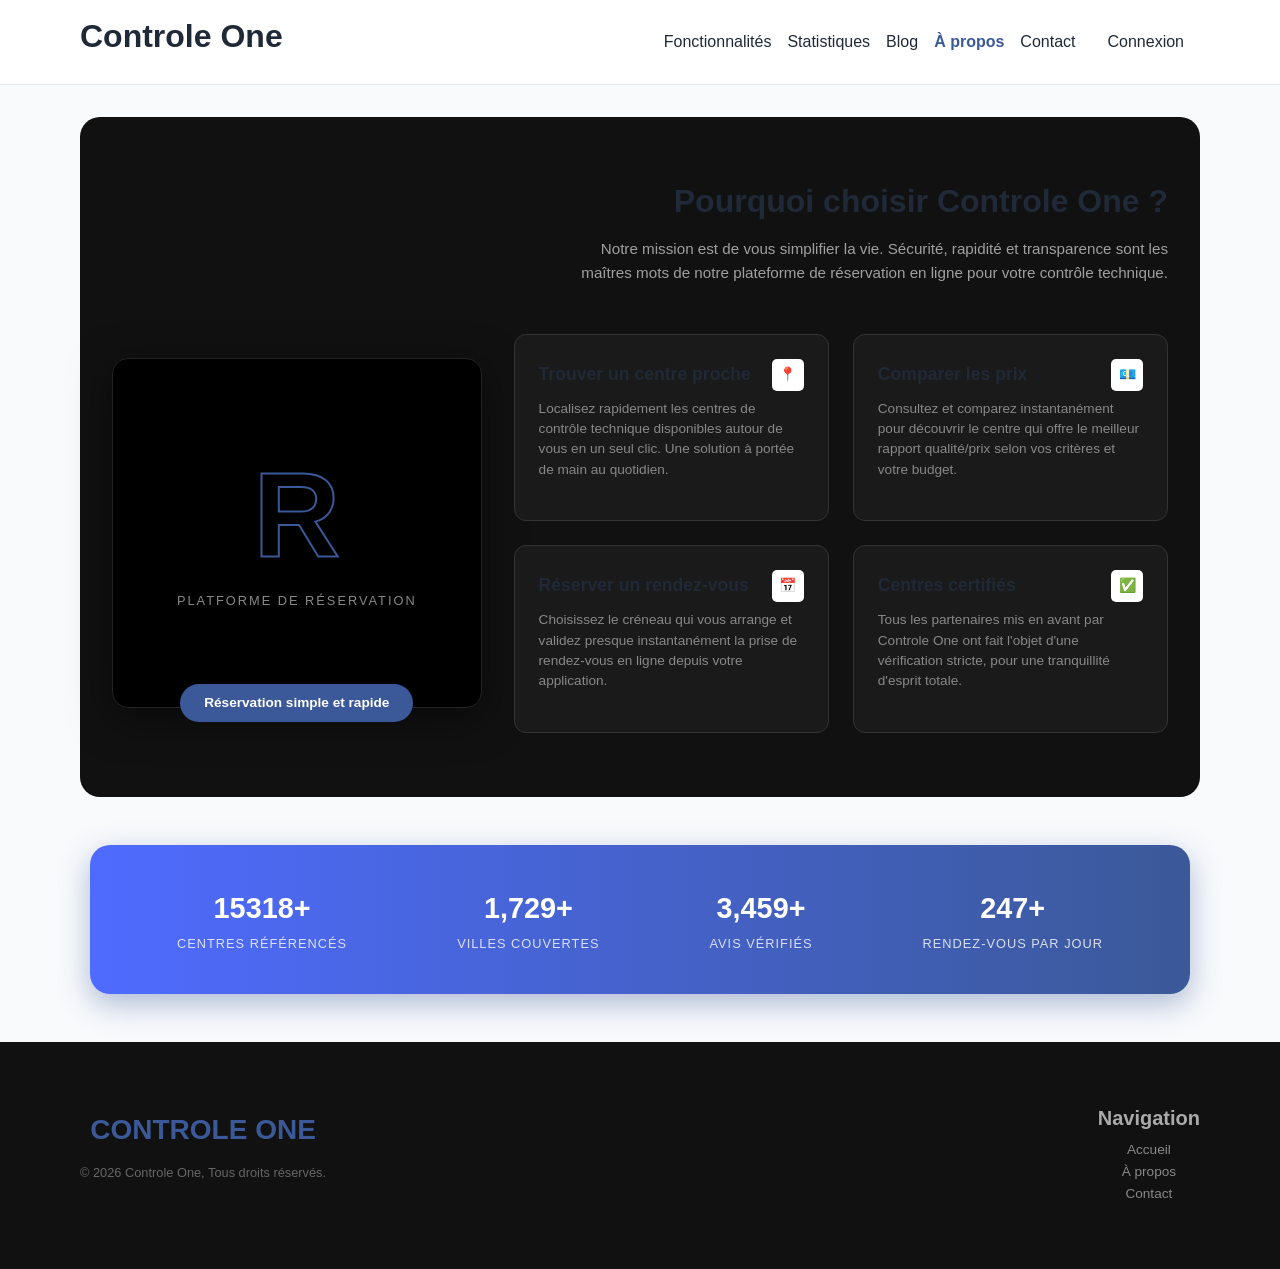
==== pages/about.html @ 769413be "Add about and contact pages with styles" ====
<!DOCTYPE html>
<html lang="fr">
<head>
  <meta charset="UTF-8">
  <meta name="viewport" content="width=device-width, initial-scale=1.0">
  <title>À propos - Controle One</title>
  <link rel="stylesheet" href="../styles/main.css">
</head>
<body style="background-color: #f8fafc;">
  <header class="site-header">
    <div class="container nav-bar">
      <h1 class="brand"><a href="../index.html" style="text-decoration:none; color:inherit;">Controle One</a></h1>
      <nav class="top-nav" aria-label="Navigation principale">
        <a href="../index.html#features">Fonctionnalités</a>
        <a href="../index.html#stats">Statistiques</a>
        <a href="../index.html#blog">Blog</a>
        <a href="about.html" style="color:#3b5998; font-weight:bold;">À propos</a>
        <a href="contact.html">Contact</a>
        <a href="login.html" class="button">Connexion</a>
      </nav>
    </div>
  </header>

  <main class="page-about container">
    <div class="da-dark-section">
      <div class="da-dark-header">
        <h2>Pourquoi choisir Controle One ?</h2>
        <p>Notre mission est de vous simplifier la vie. Sécurité, rapidité et transparence sont les maîtres mots de notre plateforme de réservation en ligne pour votre contrôle technique.</p>
      </div>
      
      <div class="da-dark-grid-container">
        <!-- Logo block -->
        <div class="da-logo-block">
          <div class="da-logo-placeholder">R</div>
          <div class="da-logo-text">Platforme de réservation</div>
          <div class="da-brand-badge">Réservation simple et rapide</div>
        </div>

        <!-- Features grid -->
        <div class="da-features-grid">
          <div class="da-feature-card">
            <h3>Trouver un centre proche <span class="da-feature-icon">📍</span></h3>
            <p>Localisez rapidement les centres de contrôle technique disponibles autour de vous en un seul clic. Une solution à portée de main au quotidien.</p>
          </div>
          <div class="da-feature-card">
            <h3>Comparer les prix <span class="da-feature-icon">💶</span></h3>
            <p>Consultez et comparez instantanément pour découvrir le centre qui offre le meilleur rapport qualité/prix selon vos critères et votre budget.</p>
          </div>
          <div class="da-feature-card">
            <h3>Réserver un rendez-vous <span class="da-feature-icon">📅</span></h3>
            <p>Choisissez le créneau qui vous arrange et validez presque instantanément la prise de rendez-vous en ligne depuis votre application.</p>
          </div>
          <div class="da-feature-card">
            <h3>Centres certifiés <span class="da-feature-icon">✅</span></h3>
            <p>Tous les partenaires mis en avant par Controle One ont fait l'objet d'une vérification stricte, pour une tranquillité d'esprit totale.</p>
          </div>
        </div>
      </div>
    </div>

    <!-- Stats Banner -->
    <div class="da-stats-banner">
      <div class="da-stat-item">
        <div class="da-stat-value">15318+</div>
        <div class="da-stat-label">Centres référencés</div>
      </div>
      <div class="da-stat-item">
        <div class="da-stat-value">1,729+</div>
        <div class="da-stat-label">Villes couvertes</div>
      </div>
      <div class="da-stat-item">
        <div class="da-stat-value">3,459+</div>
        <div class="da-stat-label">Avis vérifiés</div>
      </div>
      <div class="da-stat-item">
        <div class="da-stat-value">247+</div>
        <div class="da-stat-label">Rendez-vous par jour</div>
      </div>
    </div>
  </main>

  <footer class="site-footer" style="margin-top: 3rem; background: #111; color: #fff; padding: 4rem 0;">
    <div class="container" style="display: flex; justify-content: space-between; align-items: center;">
      <div>
        <h2 style="margin-bottom: 1rem; color: #3b5998;">CONTROLE ONE</h2>
        <p style="font-size: 0.8rem; color: #666;">© 2026 Controle One, Tous droits réservés.</p>
      </div>
      <div style="display: flex; gap: 2rem;">
        <div>
          <h4 style="margin-bottom: 0.5rem; color: #aaa;">Navigation</h4>
          <ul style="list-style: none; padding: 0; font-size: 0.85rem; color: #888;">
            <li><a href="../index.html" style="color: inherit; text-decoration: none;">Accueil</a></li>
            <li><a href="about.html" style="color: inherit; text-decoration: none;">À propos</a></li>
            <li><a href="contact.html" style="color: inherit; text-decoration: none;">Contact</a></li>
          </ul>
        </div>
      </div>
    </div>
  </footer>

  <script src="../scripts/main.js" defer></script>
</body>
</html>
---- styles/main.css ----
@import url('./base/reset.css');
@import url('./base/variables.css');
@import url('./base/typography.css');
@import url('./layout/header.css');
@import url('./layout/footer.css');
@import url('./layout/grid.css');
@import url('./components/buttons.css');
@import url('./components/forms.css');
@import url('./components/cards.css');
@import url('./pages/home.css');
@import url('./pages/search.css');
@import url('./pages/auth.css');
@import url('./pages/booking.css');
@import url('./pages/dashboard-user.css');
@import url('./pages/dashboard-garage.css');
@import url('./pages/about.css');
@import url('./pages/contact.css');
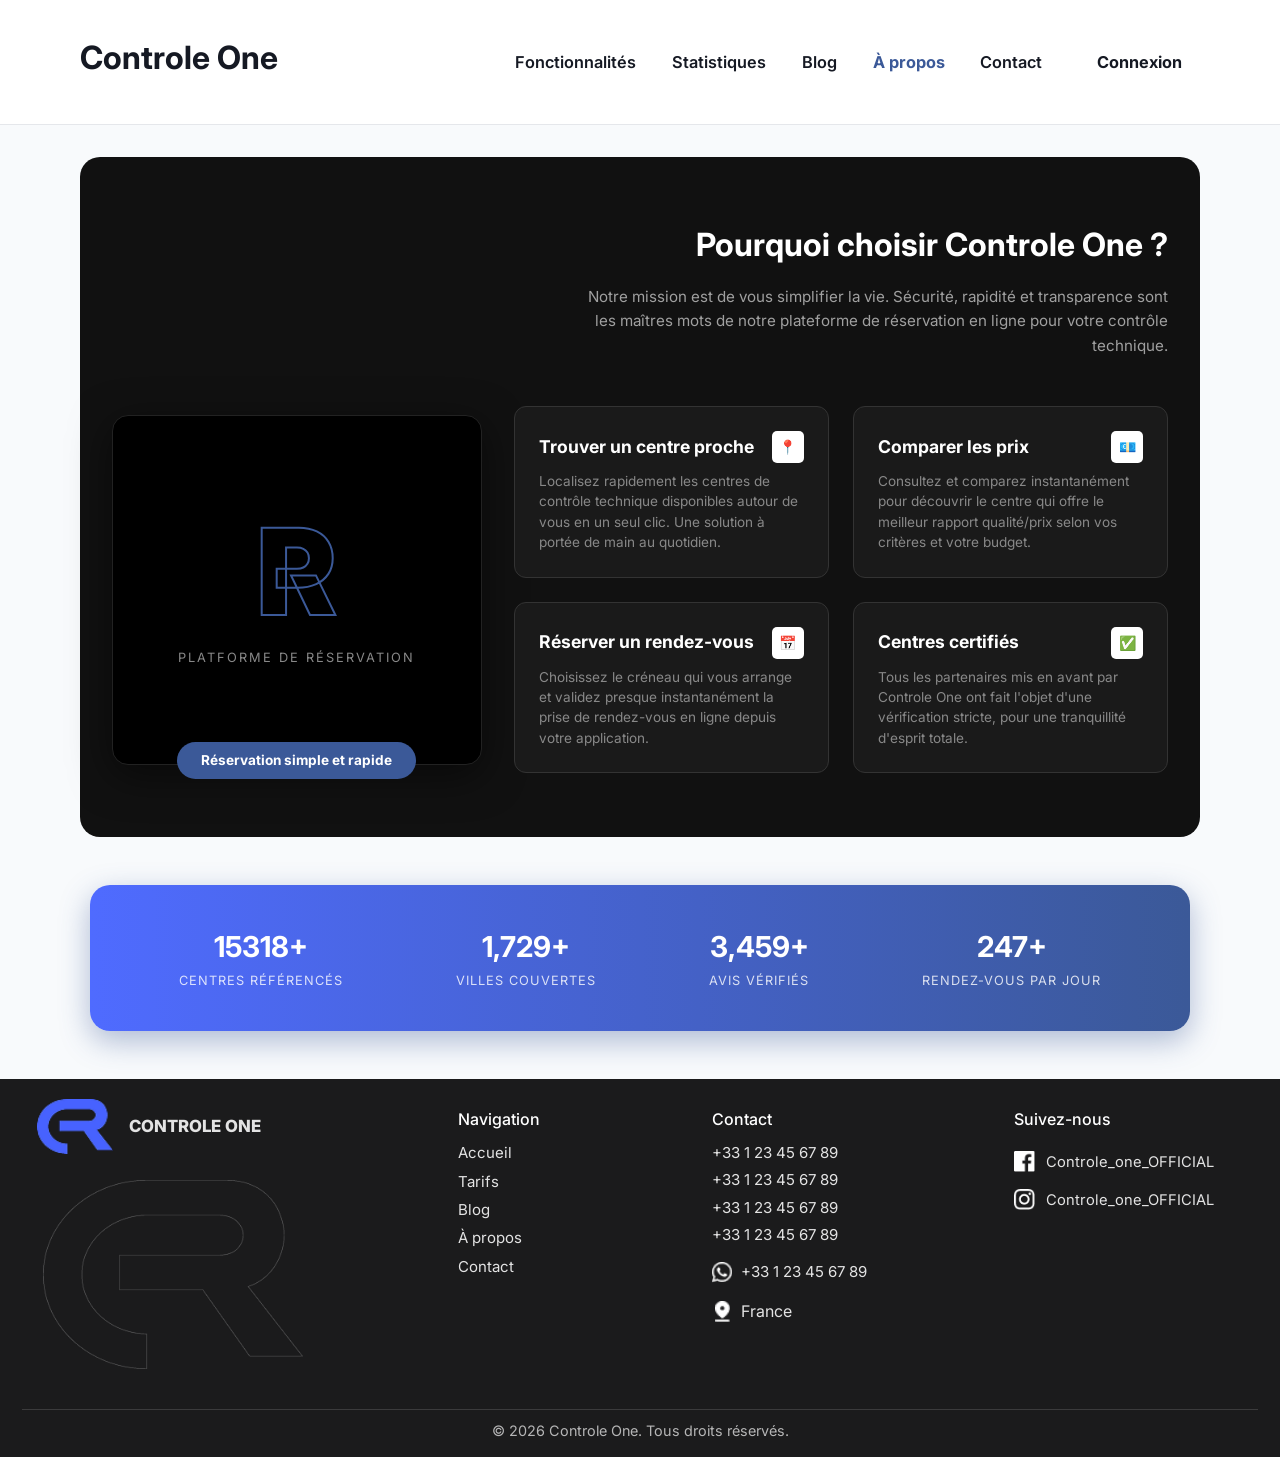
==== commit 391aa782: "feat(frontend): finaliser l’interface Controle One" ====
--- a/pages/about.html
+++ b/pages/about.html
@@ -79,21 +79,57 @@
     </div>
   </main>
 
-  <footer class="site-footer" style="margin-top: 3rem; background: #111; color: #fff; padding: 4rem 0;">
-    <div class="container" style="display: flex; justify-content: space-between; align-items: center;">
-      <div>
-        <h2 style="margin-bottom: 1rem; color: #3b5998;">CONTROLE ONE</h2>
-        <p style="font-size: 0.8rem; color: #666;">© 2026 Controle One, Tous droits réservés.</p>
+  <footer class="site-footer home-footer" style="margin-top: 3rem;">
+    <div class="container footer-layout">
+      <div class="footer-brand-panel">
+        <a class="footer-brand footer-brand--footer" href="../index.html">
+          <img src="../assets/logos/Subtract%20(1)%206.png" alt="" aria-hidden="true">
+          <span>CONTROLE ONE</span>
+        </a>
+        <img class="footer-mark" src="../assets/logos/Subtract%20(6)%202.png" alt="" aria-hidden="true">
       </div>
-      <div style="display: flex; gap: 2rem;">
-        <div>
-          <h4 style="margin-bottom: 0.5rem; color: #aaa;">Navigation</h4>
-          <ul style="list-style: none; padding: 0; font-size: 0.85rem; color: #888;">
-            <li><a href="../index.html" style="color: inherit; text-decoration: none;">Accueil</a></li>
-            <li><a href="about.html" style="color: inherit; text-decoration: none;">À propos</a></li>
-            <li><a href="contact.html" style="color: inherit; text-decoration: none;">Contact</a></li>
-          </ul>
+
+      <div class="footer-column">
+        <h2>Navigation</h2>
+        <nav class="footer-nav" aria-label="Navigation pied de page">
+          <a href="../index.html">Accueil</a>
+          <a href="../index.html#tarifs">Tarifs</a>
+          <a href="../index.html#blog">Blog</a>
+          <a href="about.html">À propos</a>
+          <a href="contact.html">Contact</a>
+        </nav>
+      </div>
+
+      <div class="footer-column footer-contact">
+        <h2>Contact</h2>
+        <a href="tel:+33123456789">+33 1 23 45 67 89</a>
+        <a href="tel:+33123456789">+33 1 23 45 67 89</a>
+        <a href="tel:+33123456789">+33 1 23 45 67 89</a>
+        <a href="tel:+33123456789">+33 1 23 45 67 89</a>
+        <a class="footer-contact-line footer-contact-line--icon" href="https://wa.me/33123456789">
+          <img src="../assets/icons/Group.png" alt="" aria-hidden="true">
+          <span>+33 1 23 45 67 89</span>
+        </a>
+        <div class="footer-contact-line footer-contact-line--icon">
+          <img src="../assets/icons/Vector%20(18).png" alt="" aria-hidden="true">
+          <span>France</span>
         </div>
+      </div>
+
+      <div class="footer-column footer-social">
+        <h2>Suivez-nous</h2>
+        <a class="footer-social-item" href="#" aria-label="Facebook Controle One">
+          <img src="../assets/icons/Facebook.png" alt="" aria-hidden="true">
+          <span>Controle_one_OFFICIAL</span>
+        </a>
+        <a class="footer-social-item" href="#" aria-label="Instagram Controle One">
+          <img src="../assets/icons/Instagram-black.png" alt="" aria-hidden="true">
+          <span>Controle_one_OFFICIAL</span>
+        </a>
+      </div>
+
+      <div class="footer-bottom">
+        <p>© 2026 Controle One. Tous droits réservés.</p>
       </div>
     </div>
   </footer>
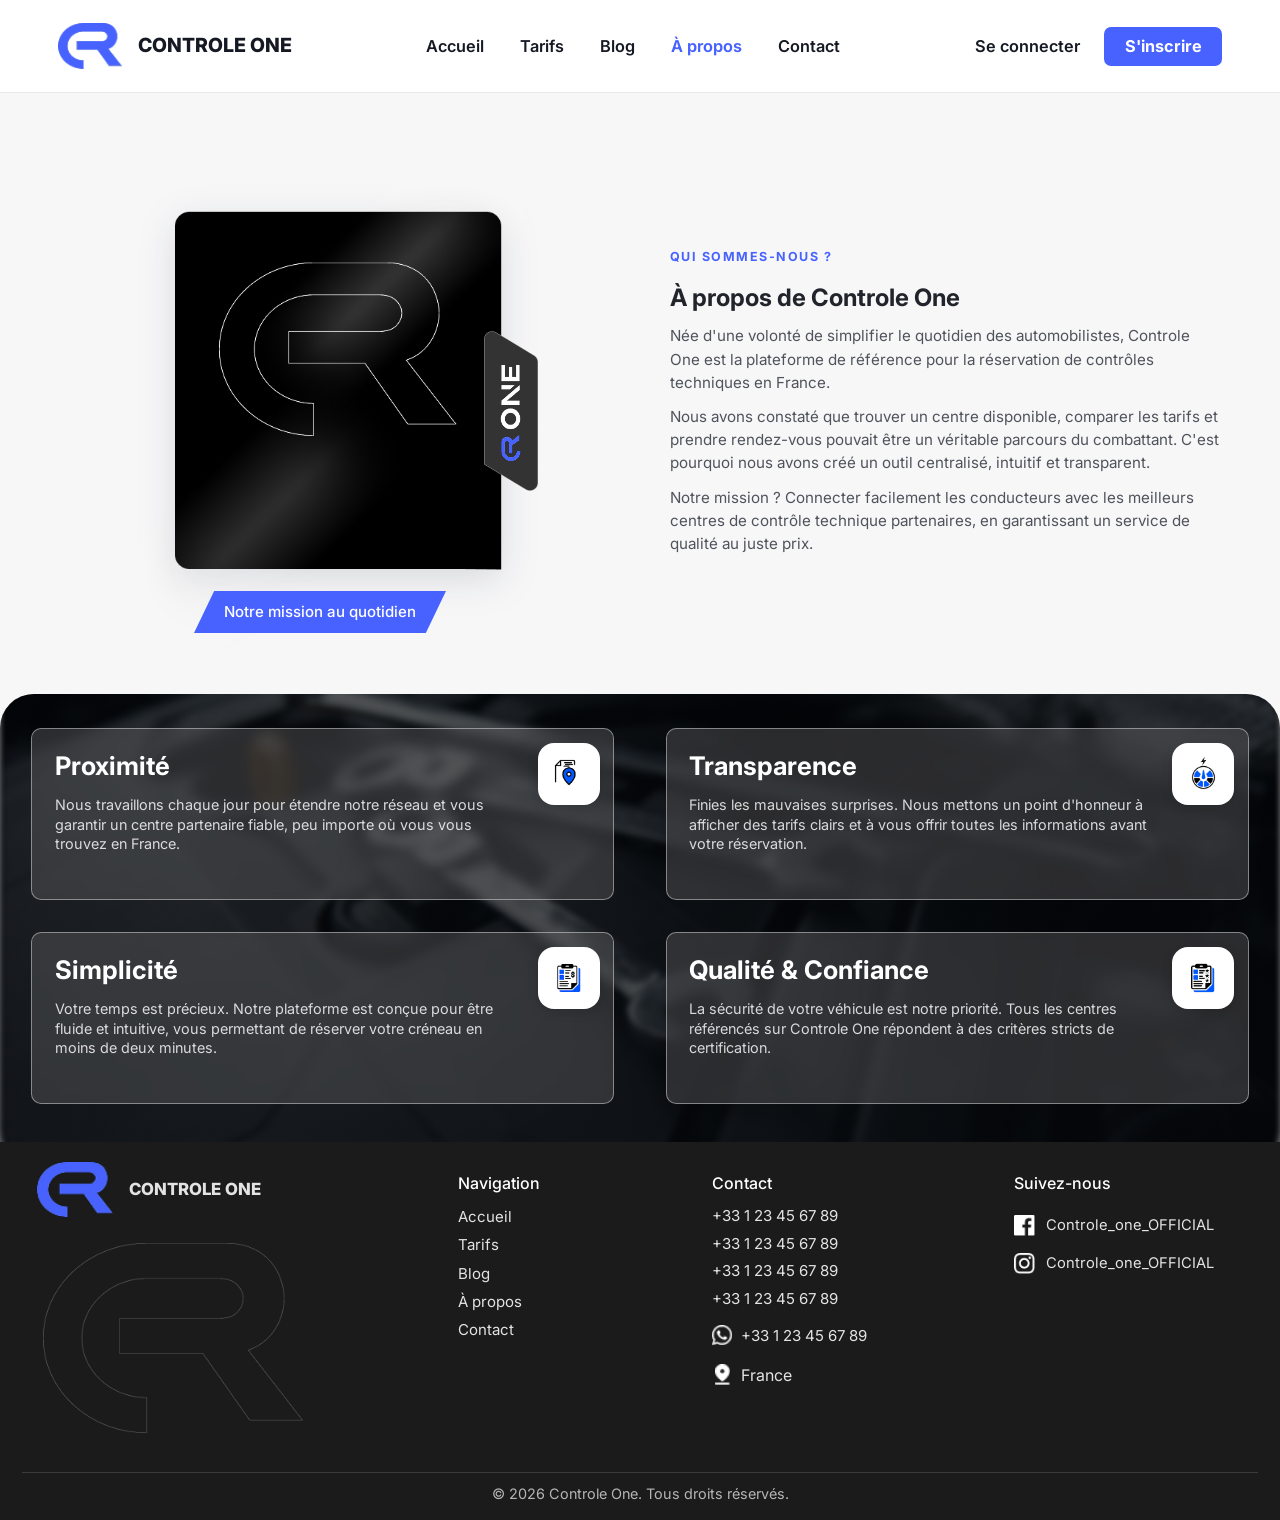
==== commit 864ca1a2: "Mise à jour des pages About et Contact" ====
--- a/pages/about.html
+++ b/pages/about.html
@@ -1,85 +1,88 @@
 <!DOCTYPE html>
 <html lang="fr">
+
 <head>
   <meta charset="UTF-8">
   <meta name="viewport" content="width=device-width, initial-scale=1.0">
+  <meta name="description"
+    content="Découvrez Controle One, la plateforme de réservation de contrôle technique automobile en France.">
   <title>À propos - Controle One</title>
   <link rel="stylesheet" href="../styles/main.css">
 </head>
-<body style="background-color: #f8fafc;">
-  <header class="site-header">
+
+<body class="home-page">
+  <header class="site-header home-header">
     <div class="container nav-bar">
-      <h1 class="brand"><a href="../index.html" style="text-decoration:none; color:inherit;">Controle One</a></h1>
+      <a class="brand home-brand" href="../index.html" aria-label="Accueil Controle One">
+        <img src="../assets/logos/Subtract%20(1)%206.png" alt="" aria-hidden="true">
+        <span>CONTROLE ONE</span>
+      </a>
       <nav class="top-nav" aria-label="Navigation principale">
-        <a href="../index.html#features">Fonctionnalités</a>
-        <a href="../index.html#stats">Statistiques</a>
+        <a href="../index.html">Accueil</a>
+        <a href="../index.html#tarifs">Tarifs</a>
         <a href="../index.html#blog">Blog</a>
-        <a href="about.html" style="color:#3b5998; font-weight:bold;">À propos</a>
+        <a href="about.html" aria-current="page">À propos</a>
         <a href="contact.html">Contact</a>
-        <a href="login.html" class="button">Connexion</a>
       </nav>
+      <div class="nav-actions">
+        <a href="login.html">Se connecter</a>
+        <a href="register.html" class="button primary-button">S'inscrire</a>
+      </div>
     </div>
   </header>
 
-  <main class="page-about container">
-    <div class="da-dark-section">
-      <div class="da-dark-header">
-        <h2>Pourquoi choisir Controle One ?</h2>
-        <p>Notre mission est de vous simplifier la vie. Sécurité, rapidité et transparence sont les maîtres mots de notre plateforme de réservation en ligne pour votre contrôle technique.</p>
-      </div>
-      
-      <div class="da-dark-grid-container">
-        <!-- Logo block -->
-        <div class="da-logo-block">
-          <div class="da-logo-placeholder">R</div>
-          <div class="da-logo-text">Platforme de réservation</div>
-          <div class="da-brand-badge">Réservation simple et rapide</div>
+  <main class="page-about">
+    <section class="why-section">
+      <div class="container why-layout">
+        <div class="why-card">
+          <img class="why-card-base" src="../assets/images/Rectangle%202314.png" alt="Carte Controle One" aria-hidden="true">
+          <img class="why-ribbon" src="../assets/images/Group%201000004176.png" alt="" aria-hidden="true">
+          <a href="contact.html" class="button primary-button">Notre mission au quotidien</a>
         </div>
-
-        <!-- Features grid -->
-        <div class="da-features-grid">
-          <div class="da-feature-card">
-            <h3>Trouver un centre proche <span class="da-feature-icon">📍</span></h3>
-            <p>Localisez rapidement les centres de contrôle technique disponibles autour de vous en un seul clic. Une solution à portée de main au quotidien.</p>
-          </div>
-          <div class="da-feature-card">
-            <h3>Comparer les prix <span class="da-feature-icon">💶</span></h3>
-            <p>Consultez et comparez instantanément pour découvrir le centre qui offre le meilleur rapport qualité/prix selon vos critères et votre budget.</p>
-          </div>
-          <div class="da-feature-card">
-            <h3>Réserver un rendez-vous <span class="da-feature-icon">📅</span></h3>
-            <p>Choisissez le créneau qui vous arrange et validez presque instantanément la prise de rendez-vous en ligne depuis votre application.</p>
-          </div>
-          <div class="da-feature-card">
-            <h3>Centres certifiés <span class="da-feature-icon">✅</span></h3>
-            <p>Tous les partenaires mis en avant par Controle One ont fait l'objet d'une vérification stricte, pour une tranquillité d'esprit totale.</p>
-          </div>
+        <div class="why-content">
+          <p class="eyebrow">QUI SOMMES-NOUS ?</p>
+          <h1>À propos de Controle One</h1>
+          <p>Née d'une volonté de simplifier le quotidien des automobilistes, Controle One est la plateforme de référence pour la réservation de contrôles techniques en France.</p>
+          <p>Nous avons constaté que trouver un centre disponible, comparer les tarifs et prendre rendez-vous pouvait être un véritable parcours du combattant. C'est pourquoi nous avons créé un outil centralisé, intuitif et transparent.</p>
+          <p>Notre mission ? Connecter facilement les conducteurs avec les meilleurs centres de contrôle technique partenaires, en garantissant un service de qualité au juste prix.</p>
         </div>
       </div>
-    </div>
-
-    <!-- Stats Banner -->
-    <div class="da-stats-banner">
-      <div class="da-stat-item">
-        <div class="da-stat-value">15318+</div>
-        <div class="da-stat-label">Centres référencés</div>
+      <div class="container why-panel">
+        <div class="why-grid">
+          <article>
+            <div class="why-grid-icon-wrap">
+              <img src="../assets/icons/Group%203101%201.png" alt="" aria-hidden="true">
+            </div>
+            <h3>Proximité</h3>
+            <p>Nous travaillons chaque jour pour étendre notre réseau et vous garantir un centre partenaire fiable, peu importe où vous vous trouvez en France.</p>
+          </article>
+          <article>
+            <div class="why-grid-icon-wrap">
+              <img src="../assets/icons/Group%203080%201.png" alt="" aria-hidden="true">
+            </div>
+            <h3>Transparence</h3>
+            <p>Finies les mauvaises surprises. Nous mettons un point d'honneur à afficher des tarifs clairs et à vous offrir toutes les informations avant votre réservation.</p>
+          </article>
+          <article>
+            <div class="why-grid-icon-wrap">
+              <img src="../assets/icons/Group%203121.png" alt="" aria-hidden="true">
+            </div>
+            <h3>Simplicité</h3>
+            <p>Votre temps est précieux. Notre plateforme est conçue pour être fluide et intuitive, vous permettant de réserver votre créneau en moins de deux minutes.</p>
+          </article>
+          <article>
+            <div class="why-grid-icon-wrap">
+              <img src="../assets/icons/Group%203079%201.png" alt="" aria-hidden="true">
+            </div>
+            <h3>Qualité & Confiance</h3>
+            <p>La sécurité de votre véhicule est notre priorité. Tous les centres référencés sur Controle One répondent à des critères stricts de certification.</p>
+          </article>
+        </div>
       </div>
-      <div class="da-stat-item">
-        <div class="da-stat-value">1,729+</div>
-        <div class="da-stat-label">Villes couvertes</div>
-      </div>
-      <div class="da-stat-item">
-        <div class="da-stat-value">3,459+</div>
-        <div class="da-stat-label">Avis vérifiés</div>
-      </div>
-      <div class="da-stat-item">
-        <div class="da-stat-value">247+</div>
-        <div class="da-stat-label">Rendez-vous par jour</div>
-      </div>
-    </div>
+    </section>
   </main>
 
-  <footer class="site-footer home-footer" style="margin-top: 3rem;">
+  <footer class="site-footer home-footer">
     <div class="container footer-layout">
       <div class="footer-brand-panel">
         <a class="footer-brand footer-brand--footer" href="../index.html">
@@ -136,4 +139,5 @@
 
   <script src="../scripts/main.js" defer></script>
 </body>
-</html>
+
+</html>
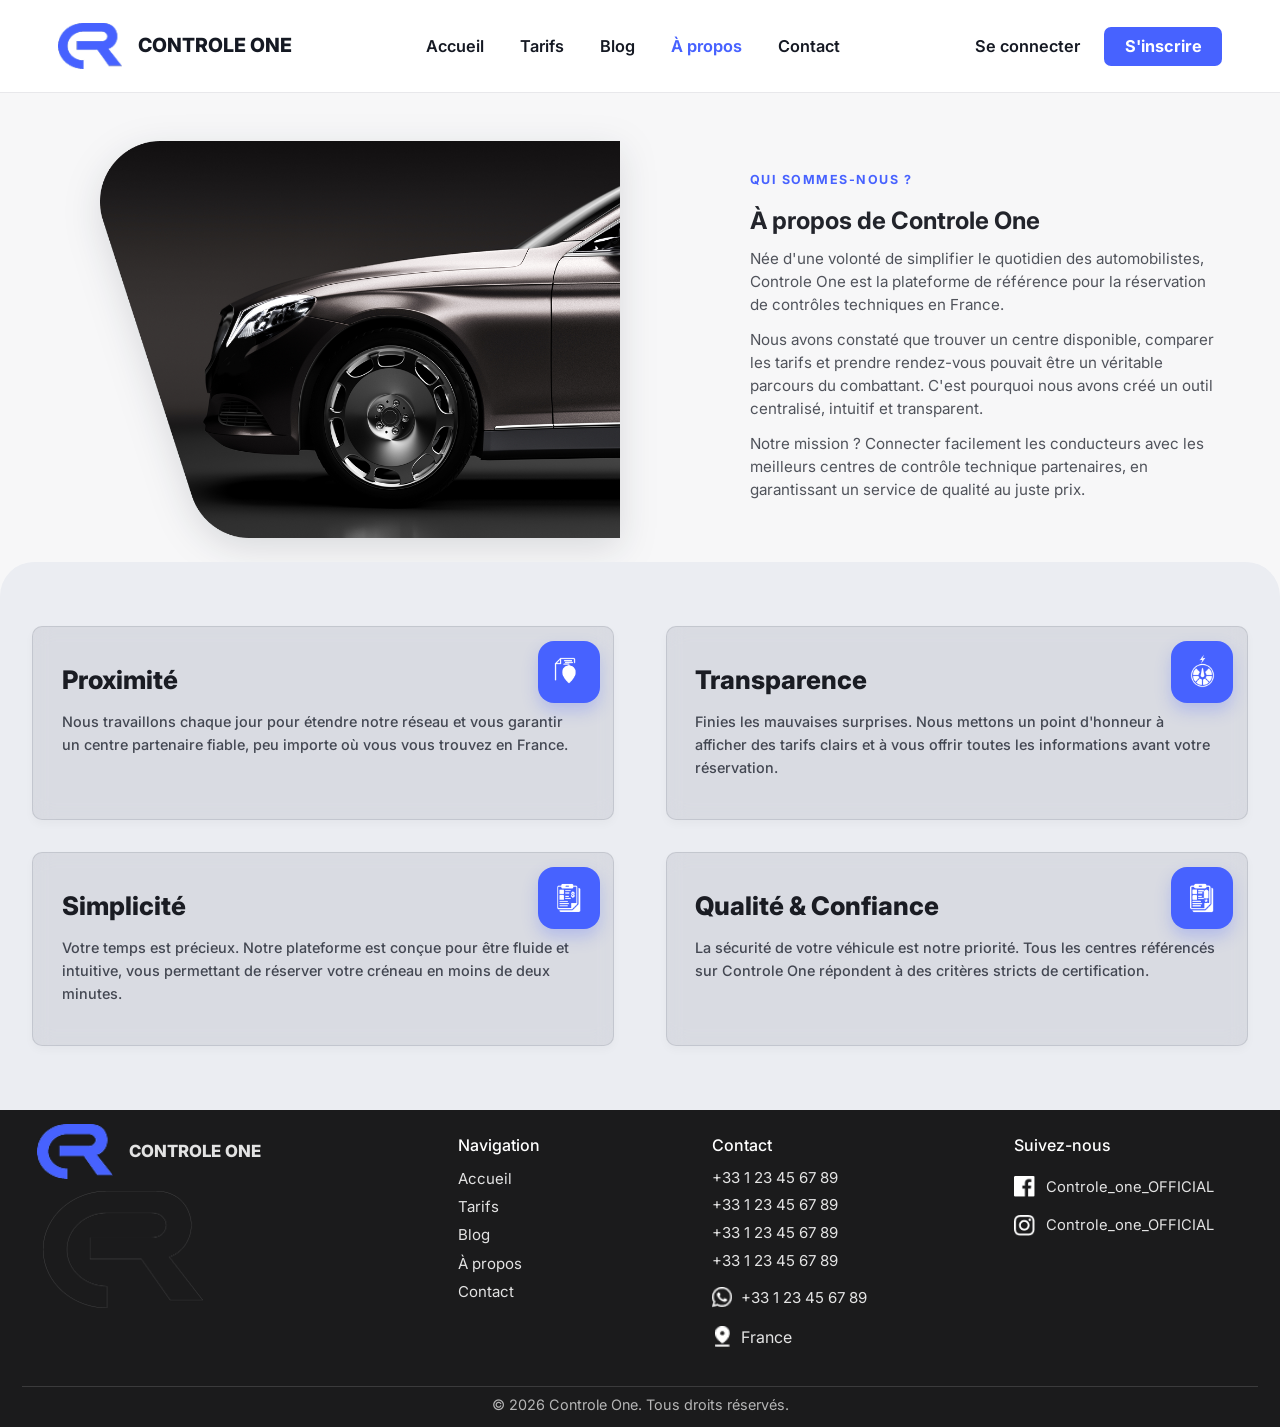
==== commit f2d15fb3: "feat: finalize frontend design updates including new logo and about page 3D-style animations" ====
--- a/pages/about.html
+++ b/pages/about.html
@@ -35,9 +35,7 @@
     <section class="why-section">
       <div class="container why-layout">
         <div class="why-card">
-          <img class="why-card-base" src="../assets/images/Rectangle%202314.png" alt="Carte Controle One" aria-hidden="true">
-          <img class="why-ribbon" src="../assets/images/Group%201000004176.png" alt="" aria-hidden="true">
-          <a href="contact.html" class="button primary-button">Notre mission au quotidien</a>
+          <img class="why-card-base 3d-car-animation" src="../assets/images/Rectangle%202279.png" alt="Controle One Premium" aria-hidden="true">
         </div>
         <div class="why-content">
           <p class="eyebrow">QUI SOMMES-NOUS ?</p>
@@ -136,6 +134,11 @@
       </div>
     </div>
   </footer>
+  <button id="scroll-to-top" class="scroll-to-top" aria-label="Remonter en haut de la page">
+    <svg width="24" height="24" viewBox="0 0 24 24" fill="none" stroke="currentColor" stroke-width="2" stroke-linecap="round" stroke-linejoin="round">
+      <path d="M12 19V5M5 12l7-7 7 7"/>
+    </svg>
+  </button>
 
   <script src="../scripts/main.js" defer></script>
 </body>
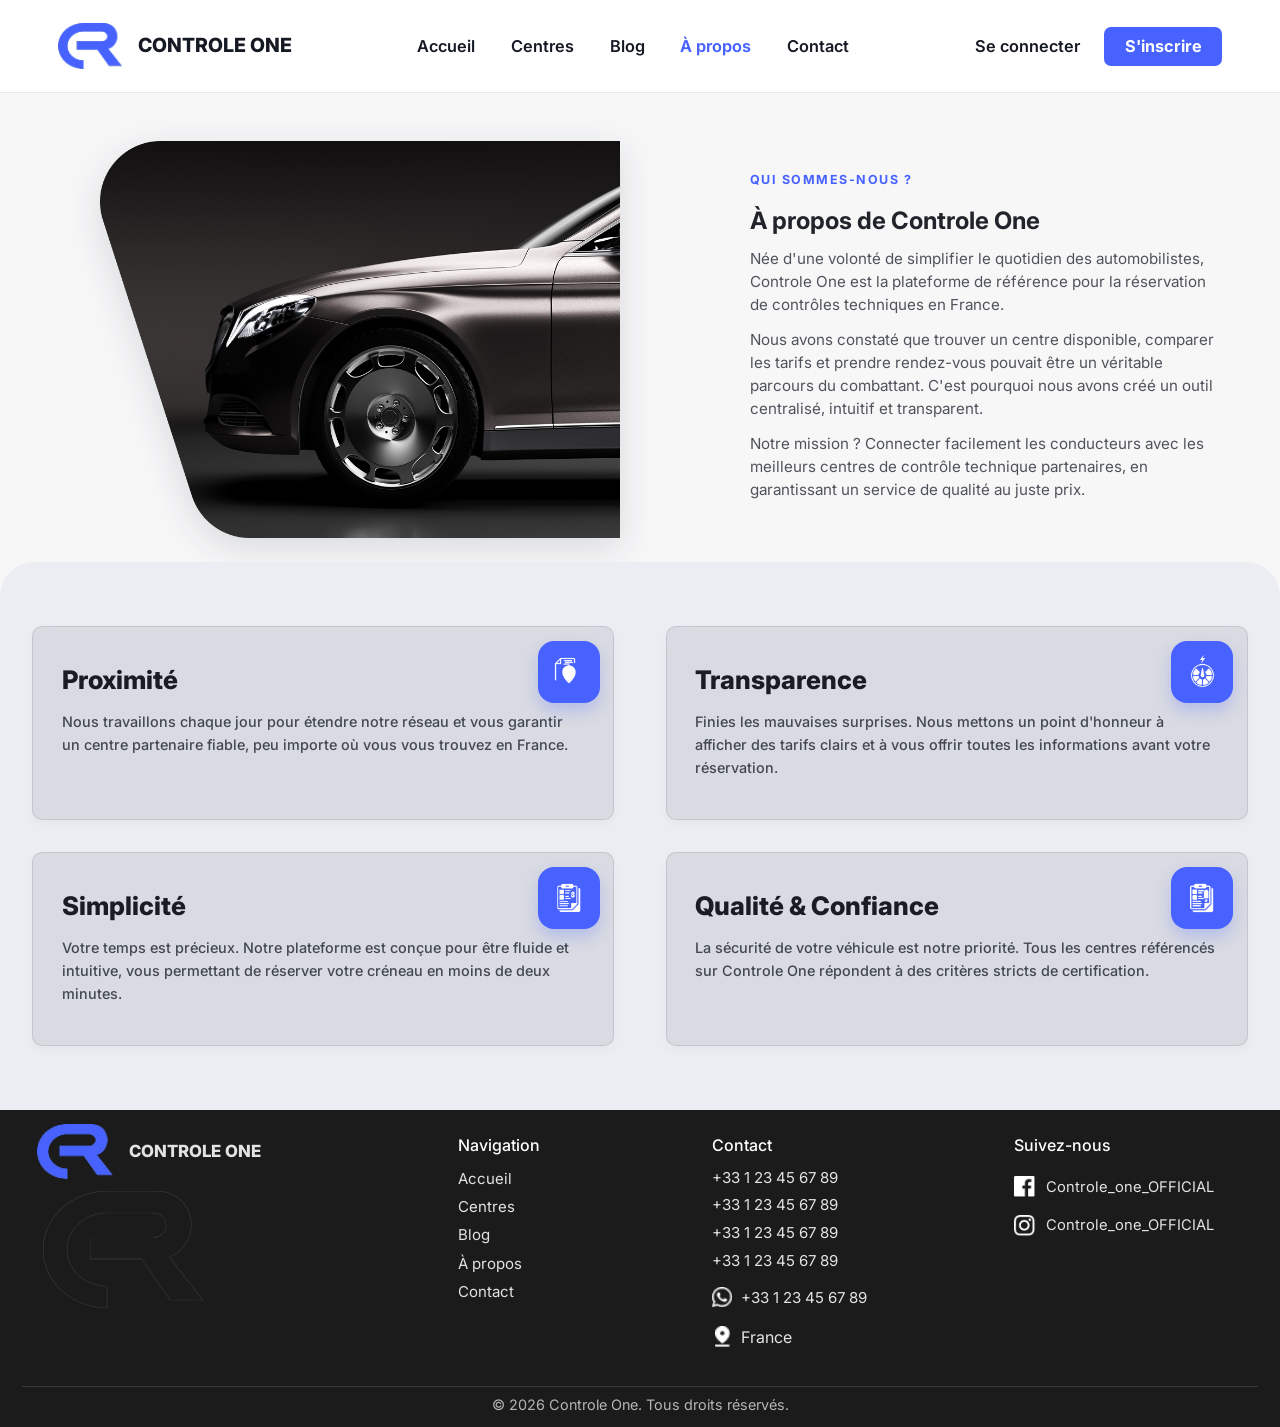
==== commit 4590a812: "feat: add Centres page with map and garage list, rename Tarifs to Centres" ====
--- a/pages/about.html
+++ b/pages/about.html
@@ -19,8 +19,8 @@
       </a>
       <nav class="top-nav" aria-label="Navigation principale">
         <a href="../index.html">Accueil</a>
-        <a href="../index.html#tarifs">Tarifs</a>
-        <a href="../index.html#blog">Blog</a>
+        <a href="centers.html">Centres</a>
+        <a href="blog.html">Blog</a>
         <a href="about.html" aria-current="page">À propos</a>
         <a href="contact.html">Contact</a>
       </nav>
@@ -94,8 +94,8 @@
         <h2>Navigation</h2>
         <nav class="footer-nav" aria-label="Navigation pied de page">
           <a href="../index.html">Accueil</a>
-          <a href="../index.html#tarifs">Tarifs</a>
-          <a href="../index.html#blog">Blog</a>
+          <a href="centers.html">Centres</a>
+          <a href="blog.html">Blog</a>
           <a href="about.html">À propos</a>
           <a href="contact.html">Contact</a>
         </nav>
--- a/styles/main.css
+++ b/styles/main.css
@@ -15,3 +15,5 @@
 @import url('./pages/dashboard-garage.css');
 @import url('./pages/about.css');
 @import url('./pages/contact.css');
+@import url('./pages/blog.css');
+@import url('./pages/centers.css');
